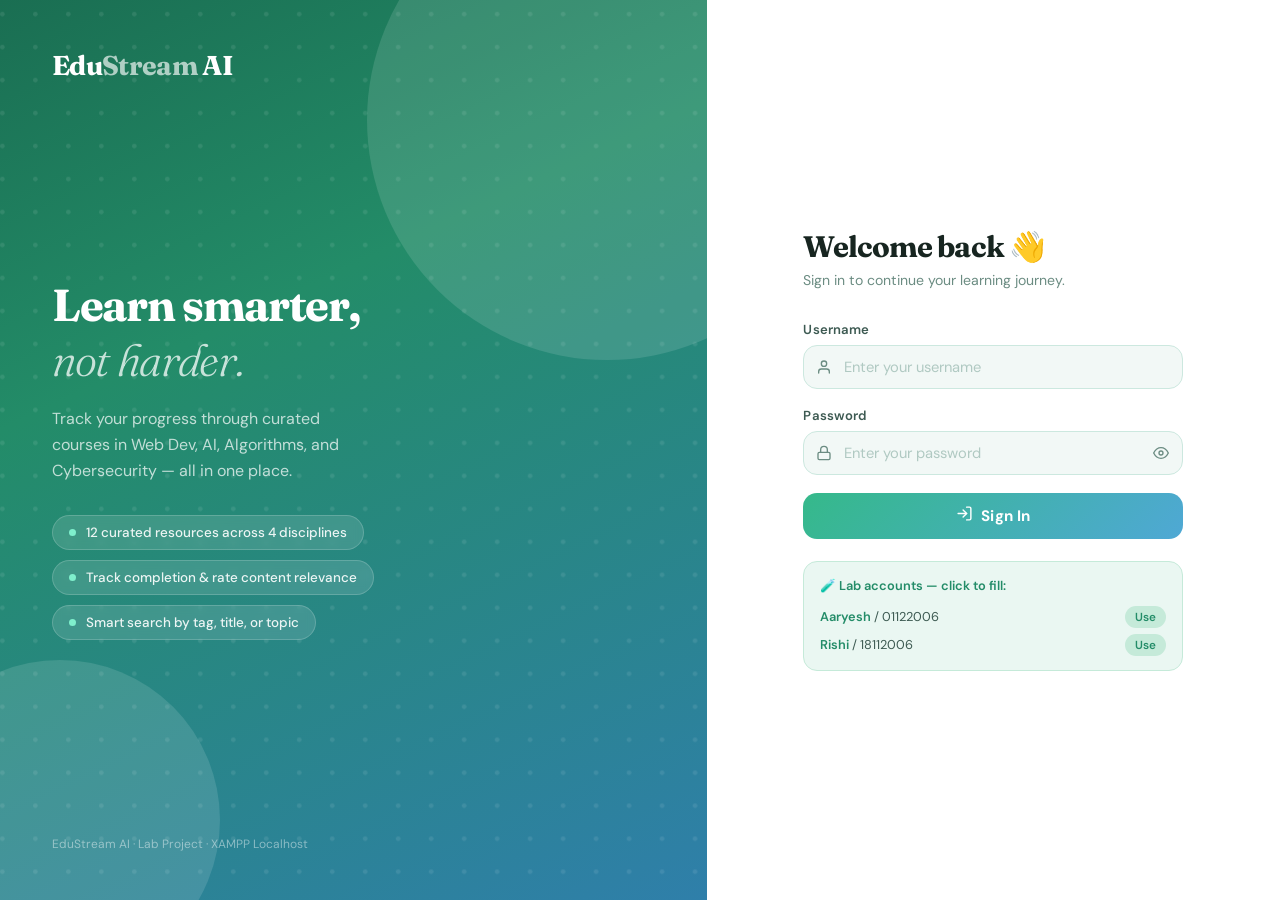
==== login.html @ 4e0f71d8 "Adding login page Login page functionality" ====
<!DOCTYPE html>
<html lang="en">
<head>
  <meta charset="UTF-8">
  <meta name="viewport" content="width=device-width, initial-scale=1.0">
  <title>EduStream AI — Sign In</title>

  <link rel="preconnect" href="https://fonts.googleapis.com">
  <link rel="preconnect" href="https://fonts.gstatic.com" crossorigin>
  <link href="https://fonts.googleapis.com/css2?family=DM+Sans:ital,opsz,wght@0,9..40,300;0,9..40,400;0,9..40,500;0,9..40,600;0,9..40,700;1,9..40,400&family=Fraunces:ital,opsz,wght@0,9..144,300;0,9..144,500;0,9..144,700;1,9..144,400&display=swap"
        rel="stylesheet">

  <style>
    /* ── Tokens ─────────────────────────────────────────────── */
    :root {
      --c-bg:          #f2f8f6;
      --c-surface:     #ffffff;
      --c-border:      #cce8df;
      --c-mint:        #35b98a;
      --c-mint-dark:   #238c68;
      --c-mint-light:  #c5ead9;
      --c-mint-xlight: #eaf7f2;
      --c-sky:         #4fa8d5;
      --c-sky-dark:    #2f7faa;
      --c-sky-light:   #cee8f6;
      --c-text:        #172520;
      --c-text-soft:   #3d5a52;
      --c-muted:       #6b8c82;
      --c-error:       #c0392b;
      --c-error-bg:    #fdecea;

      --font-display: 'Fraunces', Georgia, serif;
      --font-body:    'DM Sans', system-ui, sans-serif;
      --ease:         cubic-bezier(.4,0,.2,1);
      --transition:   .22s var(--ease);
      --radius-md:    14px;
      --radius-lg:    22px;
      --radius-pill:  999px;
    }

    *, *::before, *::after { box-sizing: border-box; margin: 0; padding: 0; }
    html, body { height: 100%; }

    body {
      font-family: var(--font-body);
      background: var(--c-bg);
      color: var(--c-text);
      min-height: 100vh;
      display: flex;
      align-items: stretch;
      -webkit-font-smoothing: antialiased;
    }

    /* ── Split layout ────────────────────────────────────────── */
    .page {
      display: flex;
      width: 100%;
      min-height: 100vh;
    }

    /* Left panel — decorative */
    .panel-left {
      flex: 1.1;
      background: linear-gradient(155deg, #1a6e52 0%, #238c68 35%, #2f7faa 100%);
      display: flex;
      flex-direction: column;
      justify-content: space-between;
      padding: 48px 52px;
      position: relative;
      overflow: hidden;
    }

    /* Decorative background circles */
    .panel-left::before,
    .panel-left::after {
      content: '';
      position: absolute;
      border-radius: 50%;
      opacity: .12;
    }
    .panel-left::before {
      width: 480px; height: 480px;
      background: #fff;
      top: -120px; right: -140px;
    }
    .panel-left::after {
      width: 320px; height: 320px;
      background: #fff;
      bottom: -80px; left: -100px;
    }

    /* Floating dot grid */
    .dot-grid {
      position: absolute;
      inset: 0;
      pointer-events: none;
      overflow: hidden;
    }
    .dot-grid svg {
      width: 100%; height: 100%;
      opacity: .09;
    }

    .panel-brand {
      font-family: var(--font-display);
      font-size: 1.7rem;
      font-weight: 700;
      color: #fff;
      letter-spacing: -.025em;
      position: relative;
      z-index: 1;
    }
    .panel-brand span { color: rgba(255,255,255,.65); }

    .panel-hero { position: relative; z-index: 1; }

    .panel-hero h1 {
      font-family: var(--font-display);
      font-size: clamp(2rem, 3.5vw, 2.8rem);
      font-weight: 700;
      color: #fff;
      line-height: 1.22;
      letter-spacing: -.03em;
      margin-bottom: 18px;
    }
    .panel-hero h1 em {
      font-style: italic;
      font-weight: 300;
      color: rgba(255,255,255,.75);
    }

    .panel-hero p {
      font-size: 1rem;
      color: rgba(255,255,255,.72);
      line-height: 1.65;
      max-width: 320px;
    }

    /* Feature pills */
    .feature-pills {
      display: flex;
      flex-direction: column;
      gap: 10px;
      margin-top: 30px;
    }
    .feature-pill {
      display: inline-flex;
      align-items: center;
      gap: 10px;
      background: rgba(255,255,255,.12);
      border: 1px solid rgba(255,255,255,.18);
      border-radius: var(--radius-pill);
      padding: 8px 16px;
      width: fit-content;
      font-size: .84rem;
      color: rgba(255,255,255,.9);
      font-weight: 500;
      backdrop-filter: blur(4px);
    }
    .feature-pill .dot {
      width: 7px; height: 7px;
      border-radius: 50%;
      background: #7fefcc;
      flex-shrink: 0;
    }

    .panel-footer {
      font-size: .75rem;
      color: rgba(255,255,255,.45);
      position: relative;
      z-index: 1;
    }

    /* ── Right panel — form ──────────────────────────────────── */
    .panel-right {
      flex: .9;
      display: flex;
      align-items: center;
      justify-content: center;
      padding: 48px 40px;
      background: var(--c-surface);
    }

    .form-card {
      width: 100%;
      max-width: 380px;
      animation: fadeUp .5s var(--ease) both;
    }
    @keyframes fadeUp {
      from { opacity: 0; transform: translateY(22px); }
      to   { opacity: 1; transform: translateY(0); }
    }

    .form-header { margin-bottom: 32px; }
    .form-header h2 {
      font-family: var(--font-display);
      font-size: 1.85rem;
      font-weight: 700;
      color: var(--c-text);
      letter-spacing: -.03em;
      line-height: 1.2;
    }
    .form-header p {
      font-size: .88rem;
      color: var(--c-muted);
      margin-top: 6px;
    }

    /* Form fields */
    .field { margin-bottom: 18px; }
    .field label {
      display: block;
      font-size: .82rem;
      font-weight: 600;
      color: var(--c-text-soft);
      margin-bottom: 7px;
      letter-spacing: .01em;
    }

    .input-wrap {
      position: relative;
    }
    .input-icon {
      position: absolute;
      left: 13px;
      top: 50%;
      transform: translateY(-50%);
      color: var(--c-muted);
      display: flex;
      align-items: center;
      pointer-events: none;
    }
    .input-icon svg { width: 16px; height: 16px; }

    .field input {
      width: 100%;
      padding: 11px 14px 11px 40px;
      border: 1.5px solid var(--c-border);
      border-radius: var(--radius-md);
      background: var(--c-bg);
      font-family: var(--font-body);
      font-size: .92rem;
      color: var(--c-text);
      outline: none;
      transition: border-color var(--transition), box-shadow var(--transition),
                  background var(--transition);
    }
    .field input:focus {
      border-color: var(--c-mint);
      background: #fff;
      box-shadow: 0 0 0 3px rgba(53,185,138,.14);
    }
    .field input::placeholder { color: #b0c9c2; }

    /* Password toggle */
    .pw-toggle {
      position: absolute;
      right: 12px;
      top: 50%;
      transform: translateY(-50%);
      background: none;
      border: none;
      cursor: pointer;
      color: var(--c-muted);
      display: flex;
      align-items: center;
      transition: color var(--transition);
      padding: 2px;
    }
    .pw-toggle:hover { color: var(--c-mint-dark); }
    .pw-toggle svg { width: 16px; height: 16px; }

    /* Error message */
    #errorMsg {
      display: none;
      align-items: center;
      gap: 8px;
      background: var(--c-error-bg);
      border: 1px solid #f5c2be;
      border-radius: var(--radius-md);
      padding: 10px 14px;
      font-size: .84rem;
      color: var(--c-error);
      margin-bottom: 16px;
      animation: shake .4s var(--ease);
    }
    #errorMsg.show { display: flex; }
    @keyframes shake {
      0%,100% { transform: translateX(0); }
      20%      { transform: translateX(-6px); }
      40%      { transform: translateX(6px); }
      60%      { transform: translateX(-4px); }
      80%      { transform: translateX(4px); }
    }
    #errorMsg svg { width: 15px; height: 15px; flex-shrink: 0; }

    /* Submit button */
    .btn-login {
      width: 100%;
      padding: 12px;
      border: none;
      border-radius: var(--radius-md);
      background: linear-gradient(135deg, var(--c-mint) 0%, var(--c-sky) 100%);
      color: #fff;
      font-family: var(--font-body);
      font-size: .95rem;
      font-weight: 700;
      letter-spacing: .01em;
      cursor: pointer;
      transition: opacity var(--transition), transform var(--transition),
                  box-shadow var(--transition);
      display: flex;
      align-items: center;
      justify-content: center;
      gap: 8px;
      margin-top: 6px;
    }
    .btn-login:hover:not(:disabled) {
      opacity: .92;
      transform: translateY(-1px);
      box-shadow: 0 8px 24px rgba(53,185,138,.32);
    }
    .btn-login:active:not(:disabled) { transform: translateY(0); }
    .btn-login:disabled {
      opacity: .55;
      cursor: not-allowed;
      transform: none;
    }
    .btn-login svg { width: 17px; height: 17px; }

    /* Spinner inside button */
    .spinner {
      width: 17px; height: 17px;
      border: 2.5px solid rgba(255,255,255,.35);
      border-top-color: #fff;
      border-radius: 50%;
      animation: spin .65s linear infinite;
      display: none;
    }
    .btn-login.loading .spinner { display: block; }
    .btn-login.loading .btn-text,
    .btn-login.loading .btn-icon { display: none; }
    @keyframes spin { to { transform: rotate(360deg); } }

    /* Demo hint */
    .demo-hint {
      margin-top: 22px;
      padding: 14px 16px;
      background: var(--c-mint-xlight);
      border: 1px solid var(--c-mint-light);
      border-radius: var(--radius-md);
      font-size: .8rem;
      color: var(--c-text-soft);
      line-height: 1.6;
    }
    .demo-hint strong { color: var(--c-mint-dark); font-weight: 600; }
    .demo-hint .demo-row {
      display: flex;
      align-items: center;
      justify-content: space-between;
      gap: 8px;
      margin-top: 6px;
    }
    .demo-row:first-of-type { margin-top: 10px; }

    .use-btn {
      background: var(--c-mint-light);
      border: none;
      border-radius: var(--radius-pill);
      padding: 3px 10px;
      font-family: var(--font-body);
      font-size: .73rem;
      font-weight: 600;
      color: var(--c-mint-dark);
      cursor: pointer;
      transition: background var(--transition);
      white-space: nowrap;
      flex-shrink: 0;
    }
    .use-btn:hover { background: var(--c-mint); color: #fff; }

    /* Responsive */
    @media (max-width: 800px) {
      .panel-left { display: none; }
      .panel-right { flex: 1; background: var(--c-bg); }
    }
    @media (max-width: 480px) {
      .panel-right { padding: 32px 20px; }
    }
  </style>
</head>
<body>

<div class="page">

  <!-- ── Left decorative panel ──────────────────────────────── -->
  <div class="panel-left">

    <!-- Dot pattern background -->
    <div class="dot-grid">
      <svg viewBox="0 0 600 800" preserveAspectRatio="xMidYMid slice">
        <defs>
          <pattern id="dots" x="0" y="0" width="28" height="28" patternUnits="userSpaceOnUse">
            <circle cx="2" cy="2" r="2" fill="white"/>
          </pattern>
        </defs>
        <rect width="100%" height="100%" fill="url(#dots)"/>
      </svg>
    </div>

    <div class="panel-brand">Edu<span>Stream</span> AI</div>

    <div class="panel-hero">
      <h1>Learn smarter,<br><em>not harder.</em></h1>
      <p>Track your progress through curated courses in Web Dev, AI, Algorithms, and Cybersecurity — all in one place.</p>

      <div class="feature-pills">
        <div class="feature-pill"><span class="dot"></span> 12 curated resources across 4 disciplines</div>
        <div class="feature-pill"><span class="dot"></span> Track completion &amp; rate content relevance</div>
        <div class="feature-pill"><span class="dot"></span> Smart search by tag, title, or topic</div>
      </div>
    </div>

    <div class="panel-footer">EduStream AI · Lab Project · XAMPP Localhost</div>
  </div>

  <!-- ── Right form panel ───────────────────────────────────── -->
  <div class="panel-right">
    <div class="form-card">

      <div class="form-header">
        <h2>Welcome back 👋</h2>
        <p>Sign in to continue your learning journey.</p>
      </div>

      <!-- Error message -->
      <div id="errorMsg">
        <svg viewBox="0 0 24 24" fill="none" stroke="currentColor" stroke-width="2.5"
             stroke-linecap="round" stroke-linejoin="round">
          <circle cx="12" cy="12" r="10"/>
          <line x1="12" y1="8" x2="12" y2="12"/>
          <line x1="12" y1="16" x2="12.01" y2="16"/>
        </svg>
        <span id="errorText">Invalid username or password.</span>
      </div>

      <!-- Username field -->
      <div class="field">
        <label for="username">Username</label>
        <div class="input-wrap">
          <span class="input-icon">
            <svg viewBox="0 0 24 24" fill="none" stroke="currentColor"
                 stroke-width="2" stroke-linecap="round" stroke-linejoin="round">
              <path d="M20 21v-2a4 4 0 0 0-4-4H8a4 4 0 0 0-4 4v2"/>
              <circle cx="12" cy="7" r="4"/>
            </svg>
          </span>
          <input id="username" type="text" placeholder="Enter your username"
                 autocomplete="username" spellcheck="false">
        </div>
      </div>

      <!-- Password field -->
      <div class="field">
        <label for="password">Password</label>
        <div class="input-wrap">
          <span class="input-icon">
            <svg viewBox="0 0 24 24" fill="none" stroke="currentColor"
                 stroke-width="2" stroke-linecap="round" stroke-linejoin="round">
              <rect x="3" y="11" width="18" height="11" rx="2" ry="2"/>
              <path d="M7 11V7a5 5 0 0 1 10 0v4"/>
            </svg>
          </span>
          <input id="password" type="password" placeholder="Enter your password"
                 autocomplete="current-password">
          <button class="pw-toggle" type="button" id="pwToggle"
                  onclick="togglePassword()" aria-label="Toggle password visibility">
            <svg id="eyeIcon" viewBox="0 0 24 24" fill="none" stroke="currentColor"
                 stroke-width="2" stroke-linecap="round" stroke-linejoin="round">
              <path d="M1 12s4-8 11-8 11 8 11 8-4 8-11 8-11-8-11-8z"/>
              <circle cx="12" cy="12" r="3"/>
            </svg>
          </button>
        </div>
      </div>

      <!-- Submit button -->
      <button class="btn-login" id="loginBtn" onclick="handleLogin()">
        <span class="btn-icon">
          <svg viewBox="0 0 24 24" fill="none" stroke="currentColor"
               stroke-width="2" stroke-linecap="round" stroke-linejoin="round"
               width="17" height="17">
            <path d="M15 3h4a2 2 0 0 1 2 2v14a2 2 0 0 1-2 2h-4"/>
            <polyline points="10 17 15 12 10 7"/>
            <line x1="15" y1="12" x2="3" y2="12"/>
          </svg>
        </span>
        <span class="btn-text">Sign In</span>
        <div class="spinner"></div>
      </button>

      <!-- Demo user quick-fill -->
      <div class="demo-hint">
        <strong>🧪 Lab accounts — click to fill:</strong>

        <div class="demo-row">
          <span><strong>Aaryesh</strong> / 01122006</span>
          <button class="use-btn" onclick="fillCredentials('Aaryesh','01122006')">Use</button>
        </div>
        <div class="demo-row">
          <span><strong>Rishi</strong> / 18112006</span>
          <button class="use-btn" onclick="fillCredentials('Rishi','18112006')">Use</button>
        </div>
      </div>

    </div>
  </div>

</div><!-- /.page -->

<script>
  /* Redirect if already logged in */
  (function() {
    if (sessionStorage.getItem('edu_user')) {
      window.location.replace('index.html');
    }
  })();

  /* ── Enter key submit ───────────────────────────────────── */
  document.addEventListener('keydown', e => {
    if (e.key === 'Enter') handleLogin();
  });

  /* ── Password visibility toggle ────────────────────────── */
  function togglePassword() {
    const input = document.getElementById('password');
    const icon  = document.getElementById('eyeIcon');
    const show  = input.type === 'password';
    input.type  = show ? 'text' : 'password';
    icon.innerHTML = show
      ? `<path d="M17.94 17.94A10.07 10.07 0 0 1 12 20c-7 0-11-8-11-8a18.45 18.45 0 0 1 5.06-5.94"/><path d="M9.9 4.24A9.12 9.12 0 0 1 12 4c7 0 11 8 11 8a18.5 18.5 0 0 1-2.16 3.19"/><line x1="1" y1="1" x2="23" y2="23"/>`
      : `<path d="M1 12s4-8 11-8 11 8 11 8-4 8-11 8-11-8-11-8z"/><circle cx="12" cy="12" r="3"/>`;
  }

  /* ── Quick-fill demo credentials ───────────────────────── */
  function fillCredentials(user, pass) {
    document.getElementById('username').value = user;
    document.getElementById('password').value = pass;
    document.getElementById('errorMsg').classList.remove('show');
    document.getElementById('username').focus();
  }

  /* ── Login handler ──────────────────────────────────────── */
  async function handleLogin() {
    const btn      = document.getElementById('loginBtn');
    const errBox   = document.getElementById('errorMsg');
    const errText  = document.getElementById('errorText');
    const username = document.getElementById('username').value.trim();
    const password = document.getElementById('password').value;

    errBox.classList.remove('show');

    if (!username || !password) {
      errText.textContent = 'Please enter both username and password.';
      errBox.classList.add('show');
      return;
    }

    /* Loading state */
    btn.classList.add('loading');
    btn.disabled = true;

    try {
      const res  = await fetch('auth.php', {
        method: 'POST',
        headers: { 'Content-Type': 'application/json' },
        body: JSON.stringify({ username, password }),
      });
      const data = await res.json();

      if (data.success) {
        /* Store minimal user info in sessionStorage for the main app */
        sessionStorage.setItem('edu_user', JSON.stringify({
          id:       data.user_id,
          username: data.username,
        }));
        /* Redirect to main app */
        window.location.replace('index.html');
      } else {
        errText.textContent = data.error || 'Invalid username or password.';
        errBox.classList.add('show');
        btn.classList.remove('loading');
        btn.disabled = false;
        /* Shake the password field */
        const pw = document.getElementById('password');
        pw.style.animation = 'none';
        pw.getBoundingClientRect(); // reflow
        pw.style.animation = '';
      }
    } catch (e) {
      errText.textContent = 'Network error — is XAMPP running?';
      errBox.classList.add('show');
      btn.classList.remove('loading');
      btn.disabled = false;
    }
  }
</script>

</body>
</html>
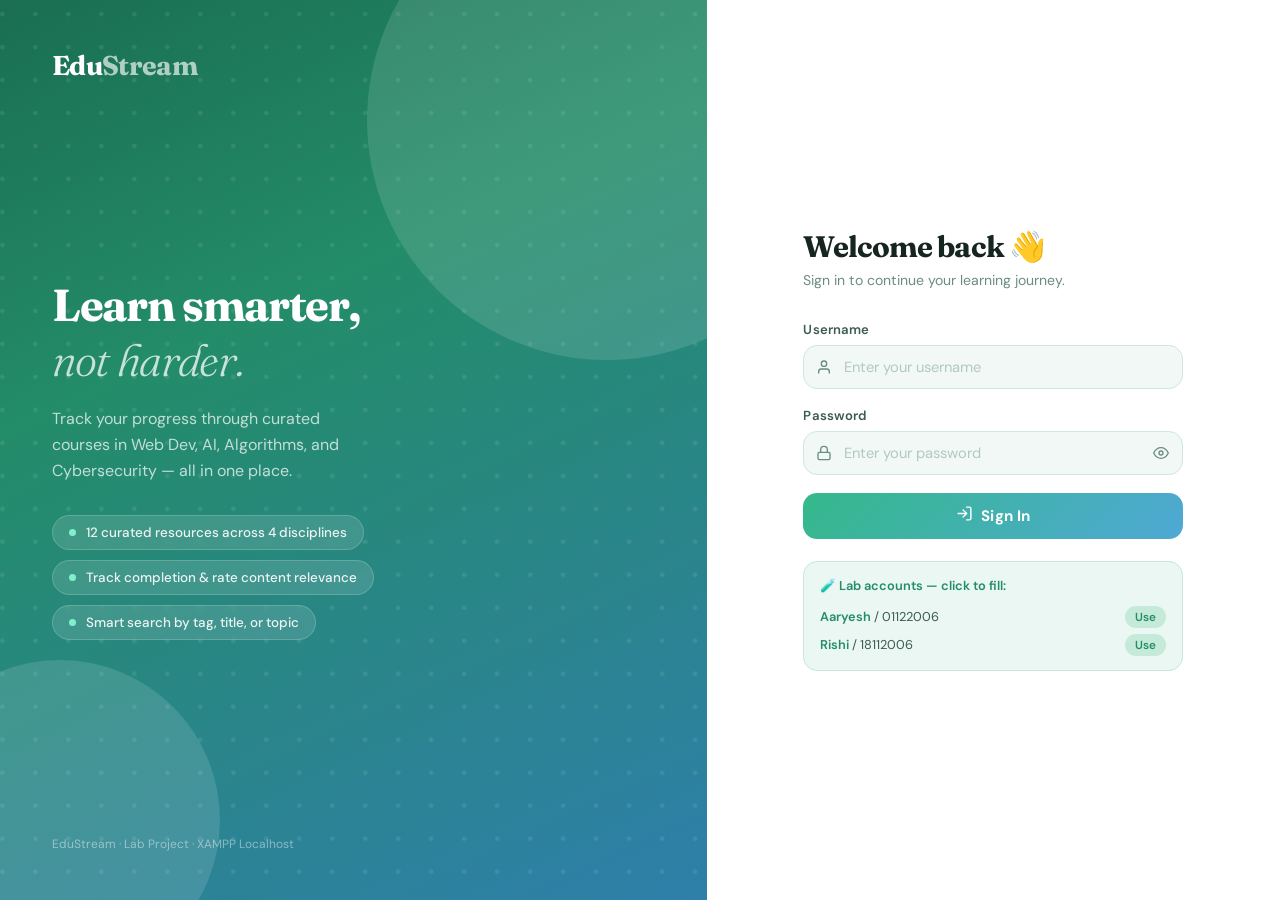
==== commit 89022688: "Removed AI" ====
--- a/login.html
+++ b/login.html
@@ -3,7 +3,7 @@
 <head>
   <meta charset="UTF-8">
   <meta name="viewport" content="width=device-width, initial-scale=1.0">
-  <title>EduStream AI — Sign In</title>
+  <title>EduStream — Sign In</title>
 
   <link rel="preconnect" href="https://fonts.googleapis.com">
   <link rel="preconnect" href="https://fonts.gstatic.com" crossorigin>
@@ -408,7 +408,7 @@
       </svg>
     </div>
 
-    <div class="panel-brand">Edu<span>Stream</span> AI</div>
+    <div class="panel-brand">Edu<span>Stream</span></div>
 
     <div class="panel-hero">
       <h1>Learn smarter,<br><em>not harder.</em></h1>
@@ -421,7 +421,7 @@
       </div>
     </div>
 
-    <div class="panel-footer">EduStream AI · Lab Project · XAMPP Localhost</div>
+    <div class="panel-footer">EduStream · Lab Project · XAMPP Localhost</div>
   </div>
 
   <!-- ── Right form panel ───────────────────────────────────── -->
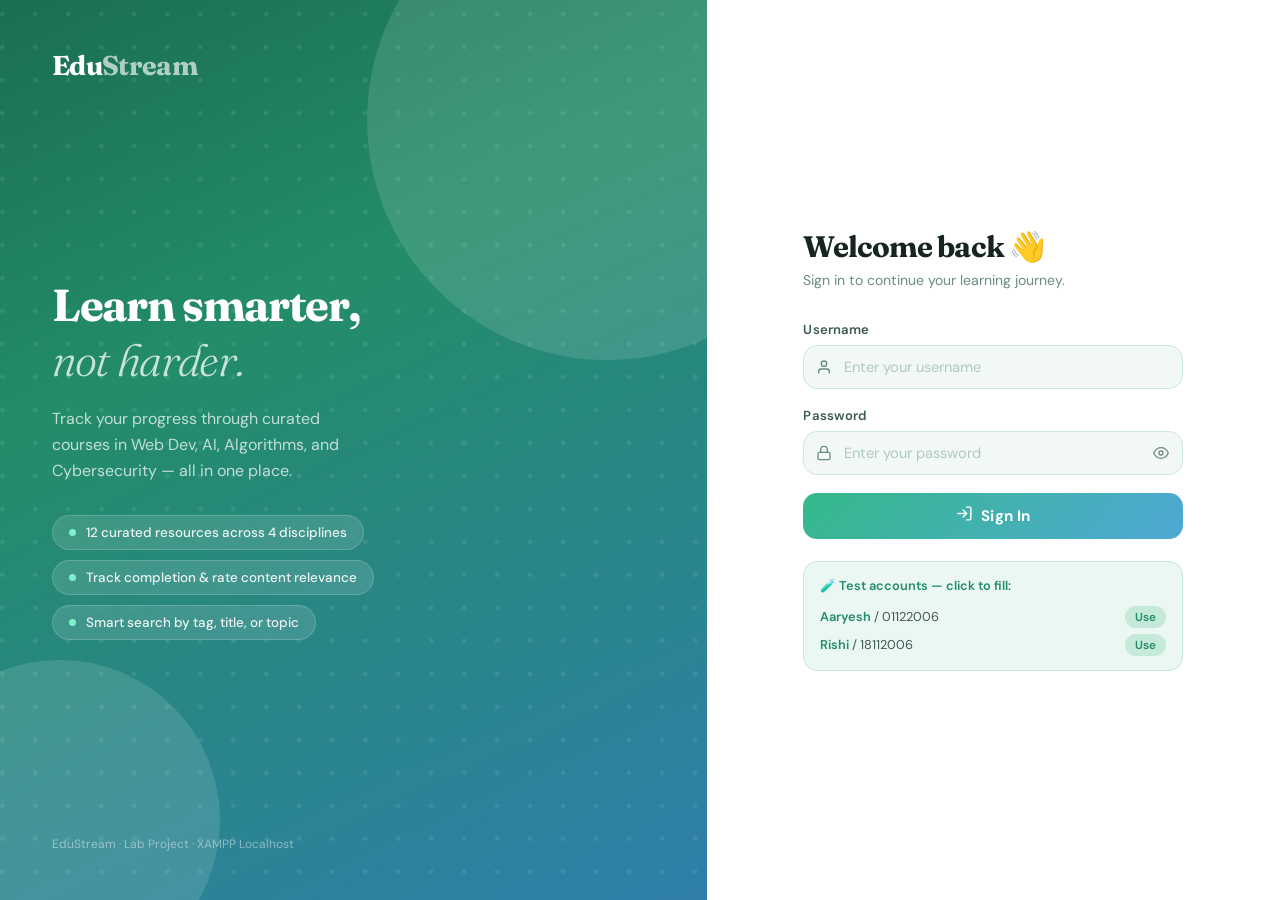
==== commit 9a8e714f: "Removed AI" ====
--- a/login.html
+++ b/login.html
@@ -501,7 +501,7 @@
 
       <!-- Demo user quick-fill -->
       <div class="demo-hint">
-        <strong>🧪 Lab accounts — click to fill:</strong>
+        <strong>🧪 Test accounts — click to fill:</strong>
 
         <div class="demo-row">
           <span><strong>Aaryesh</strong> / 01122006</span>
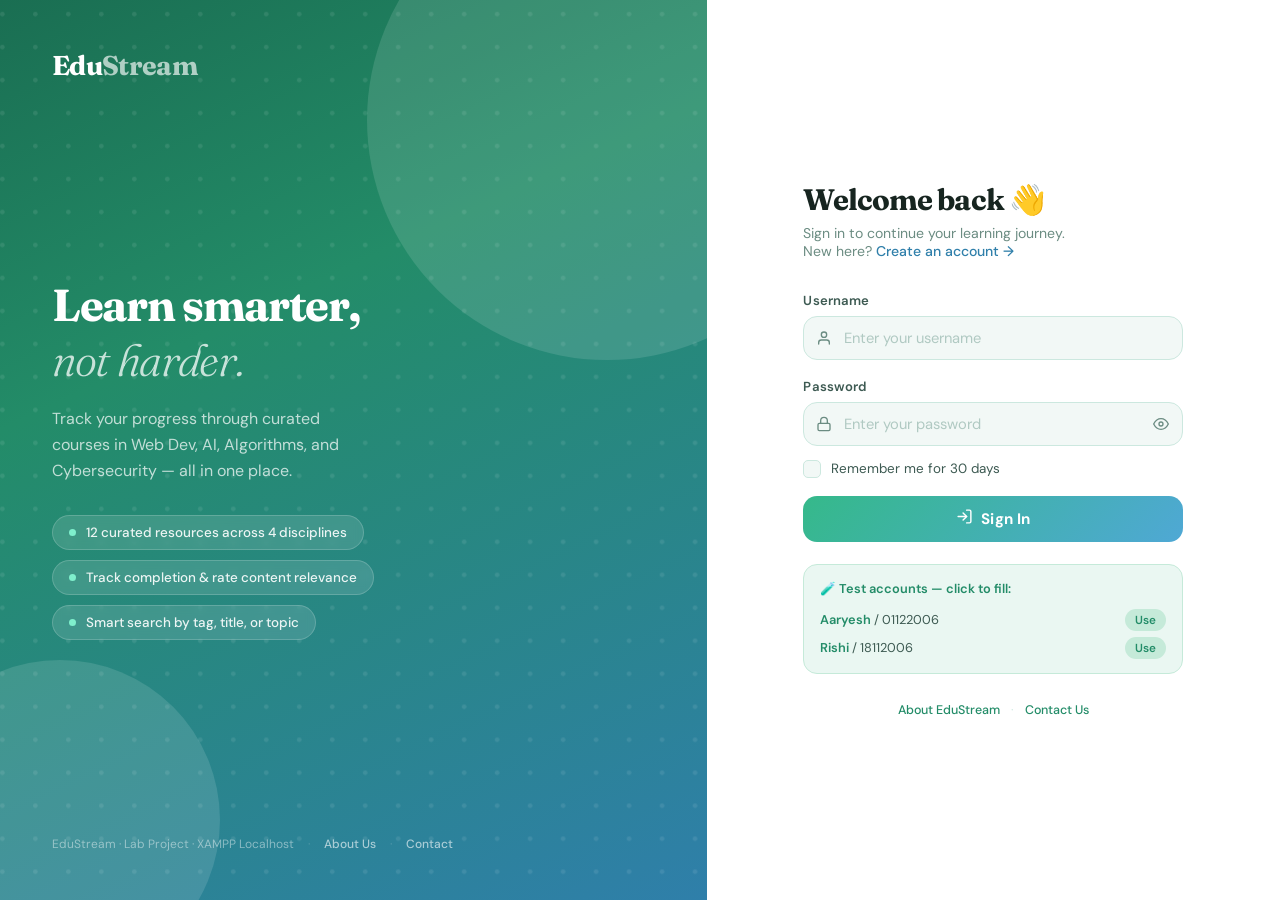
==== commit 1792ee59: "Added Registration page, About us" ====
--- a/login.html
+++ b/login.html
@@ -70,7 +70,6 @@
       overflow: hidden;
     }
 
-    /* Decorative background circles */
     .panel-left::before,
     .panel-left::after {
       content: '';
@@ -89,7 +88,6 @@
       bottom: -80px; left: -100px;
     }
 
-    /* Floating dot grid */
     .dot-grid {
       position: absolute;
       inset: 0;
@@ -136,7 +134,6 @@
       max-width: 320px;
     }
 
-    /* Feature pills */
     .feature-pills {
       display: flex;
       flex-direction: column;
@@ -164,12 +161,25 @@
       flex-shrink: 0;
     }
 
+    /* Left panel footer with about link */
     .panel-footer {
       font-size: .75rem;
       color: rgba(255,255,255,.45);
       position: relative;
       z-index: 1;
-    }
+      display: flex;
+      align-items: center;
+      gap: 14px;
+      flex-wrap: wrap;
+    }
+    .panel-footer a {
+      color: rgba(255,255,255,.6);
+      text-decoration: none;
+      font-weight: 500;
+      transition: color .2s;
+    }
+    .panel-footer a:hover { color: #fff; }
+    .panel-footer .sep { color: rgba(255,255,255,.2); }
 
     /* ── Right panel — form ──────────────────────────────────── */
     .panel-right {
@@ -205,6 +215,12 @@
       color: var(--c-muted);
       margin-top: 6px;
     }
+    .form-header p a {
+      color: var(--c-sky-dark);
+      text-decoration: none;
+      font-weight: 500;
+    }
+    .form-header p a:hover { text-decoration: underline; }
 
     /* Form fields */
     .field { margin-bottom: 18px; }
@@ -217,9 +233,7 @@
       letter-spacing: .01em;
     }
 
-    .input-wrap {
-      position: relative;
-    }
+    .input-wrap { position: relative; }
     .input-icon {
       position: absolute;
       left: 13px;
@@ -269,6 +283,59 @@
     }
     .pw-toggle:hover { color: var(--c-mint-dark); }
     .pw-toggle svg { width: 16px; height: 16px; }
+
+    /* ── Remember Me row ─────────────────────────────────────── */
+    /*
+     * COOKIES IMPLEMENTATION NOTE
+     * ───────────────────────────
+     * The "Remember Me" checkbox toggles whether auth.php sets a
+     * persistent 30-day "edu_remember" HttpOnly cookie in addition
+     * to the normal PHP session cookie (PHPSESSID).
+     *
+     * Without "Remember Me":  only the session cookie is set
+     *   → login expires when the browser closes.
+     *
+     * With "Remember Me":     session cookie + persistent cookie
+     *   → login survives browser restarts for up to 30 days.
+     *
+     * Both cookies are HttpOnly (JS cannot read them) and
+     * SameSite=Lax (CSRF protection).  See auth.php for details.
+     */
+    .remember-row {
+      display: flex;
+      align-items: center;
+      gap: 10px;
+      margin: -4px 0 18px;
+      font-size: .84rem;
+      color: var(--c-text-soft);
+      cursor: pointer;
+      user-select: none;
+    }
+    .cbx-wrap {
+      width: 18px;
+      height: 18px;
+      border: 1.5px solid var(--c-border);
+      border-radius: 5px;
+      background: var(--c-bg);
+      cursor: pointer;
+      display: flex;
+      align-items: center;
+      justify-content: center;
+      transition: border-color var(--transition), background var(--transition);
+      flex-shrink: 0;
+    }
+    .cbx-wrap.checked {
+      background: var(--c-mint);
+      border-color: var(--c-mint);
+    }
+    .cbx-wrap svg {
+      width: 11px;
+      height: 11px;
+      opacity: 0;
+      transition: opacity .15s;
+      stroke: #fff;
+    }
+    .cbx-wrap.checked svg { opacity: 1; }
 
     /* Error message */
     #errorMsg {
@@ -328,7 +395,6 @@
     }
     .btn-login svg { width: 17px; height: 17px; }
 
-    /* Spinner inside button */
     .spinner {
       width: 17px; height: 17px;
       border: 2.5px solid rgba(255,255,255,.35);
@@ -379,6 +445,21 @@
     }
     .use-btn:hover { background: var(--c-mint); color: #fff; }
 
+    /* Footer links (right panel) */
+    .form-footer {
+      margin-top: 28px;
+      text-align: center;
+      font-size: .78rem;
+      color: var(--c-muted);
+    }
+    .form-footer a {
+      color: var(--c-mint-dark);
+      text-decoration: none;
+      font-weight: 500;
+    }
+    .form-footer a:hover { text-decoration: underline; }
+    .form-footer .sep { margin: 0 8px; color: var(--c-border); }
+
     /* Responsive */
     @media (max-width: 800px) {
       .panel-left { display: none; }
@@ -396,7 +477,6 @@
   <!-- ── Left decorative panel ──────────────────────────────── -->
   <div class="panel-left">
 
-    <!-- Dot pattern background -->
     <div class="dot-grid">
       <svg viewBox="0 0 600 800" preserveAspectRatio="xMidYMid slice">
         <defs>
@@ -421,7 +501,13 @@
       </div>
     </div>
 
-    <div class="panel-footer">EduStream · Lab Project · XAMPP Localhost</div>
+    <div class="panel-footer">
+      <span>EduStream · Lab Project · XAMPP Localhost</span>
+      <span class="sep">·</span>
+      <a href="about.html">About Us</a>
+      <span class="sep">·</span>
+      <a href="about.html#contact">Contact</a>
+    </div>
   </div>
 
   <!-- ── Right form panel ───────────────────────────────────── -->
@@ -430,7 +516,8 @@
 
       <div class="form-header">
         <h2>Welcome back 👋</h2>
-        <p>Sign in to continue your learning journey.</p>
+        <p>Sign in to continue your learning journey.<br>
+           New here? <a href="register.html">Create an account →</a></p>
       </div>
 
       <!-- Error message -->
@@ -484,6 +571,28 @@
         </div>
       </div>
 
+      <!-- Remember Me checkbox -->
+      <!--
+        COOKIE EXPLANATION FOR TESTERS
+        ────────────────────────────────
+        Unchecked (default): PHP sets only the HttpOnly session cookie
+          "PHPSESSID". Session ends when the browser closes.
+
+        Checked: PHP ALSO sets "edu_remember" — a 30-day HttpOnly
+          persistent cookie. The login survives browser restarts.
+          Both cookies are SameSite=Lax to resist CSRF attacks.
+          Neither cookie is readable by JavaScript (HttpOnly).
+      -->
+      <label class="remember-row" id="rememberLabel">
+        <div class="cbx-wrap" id="cbxWrap" onclick="toggleRemember()">
+          <svg viewBox="0 0 12 12" fill="none" stroke-width="2"
+               stroke-linecap="round" stroke-linejoin="round">
+            <polyline points="2 6 5 9 10 3"/>
+          </svg>
+        </div>
+        <span>Remember me for 30 days</span>
+      </label>
+
       <!-- Submit button -->
       <button class="btn-login" id="loginBtn" onclick="handleLogin()">
         <span class="btn-icon">
@@ -513,6 +622,13 @@
         </div>
       </div>
 
+      <!-- Footer links -->
+      <div class="form-footer">
+        <a href="about.html">About EduStream</a>
+        <span class="sep">·</span>
+        <a href="about.html#contact">Contact Us</a>
+      </div>
+
     </div>
   </div>
 
@@ -525,6 +641,14 @@
       window.location.replace('index.html');
     }
   })();
+
+  /* ── Remember Me state ──────────────────────────────────── */
+  let rememberMe = false;
+
+  function toggleRemember() {
+    rememberMe = !rememberMe;
+    document.getElementById('cbxWrap').classList.toggle('checked', rememberMe);
+  }
 
   /* ── Enter key submit ───────────────────────────────────── */
   document.addEventListener('keydown', e => {
@@ -566,7 +690,6 @@
       return;
     }
 
-    /* Loading state */
     btn.classList.add('loading');
     btn.disabled = true;
 
@@ -574,7 +697,8 @@
       const res  = await fetch('auth.php', {
         method: 'POST',
         headers: { 'Content-Type': 'application/json' },
-        body: JSON.stringify({ username, password }),
+        credentials: 'include',   // send/receive HttpOnly cookies
+        body: JSON.stringify({ username, password, remember: rememberMe }),
       });
       const data = await res.json();
 
@@ -584,18 +708,12 @@
           id:       data.user_id,
           username: data.username,
         }));
-        /* Redirect to main app */
         window.location.replace('index.html');
       } else {
         errText.textContent = data.error || 'Invalid username or password.';
         errBox.classList.add('show');
         btn.classList.remove('loading');
         btn.disabled = false;
-        /* Shake the password field */
-        const pw = document.getElementById('password');
-        pw.style.animation = 'none';
-        pw.getBoundingClientRect(); // reflow
-        pw.style.animation = '';
       }
     } catch (e) {
       errText.textContent = 'Network error — is XAMPP running?';
@@ -607,4 +725,4 @@
 </script>
 
 </body>
-</html>
+</html>
